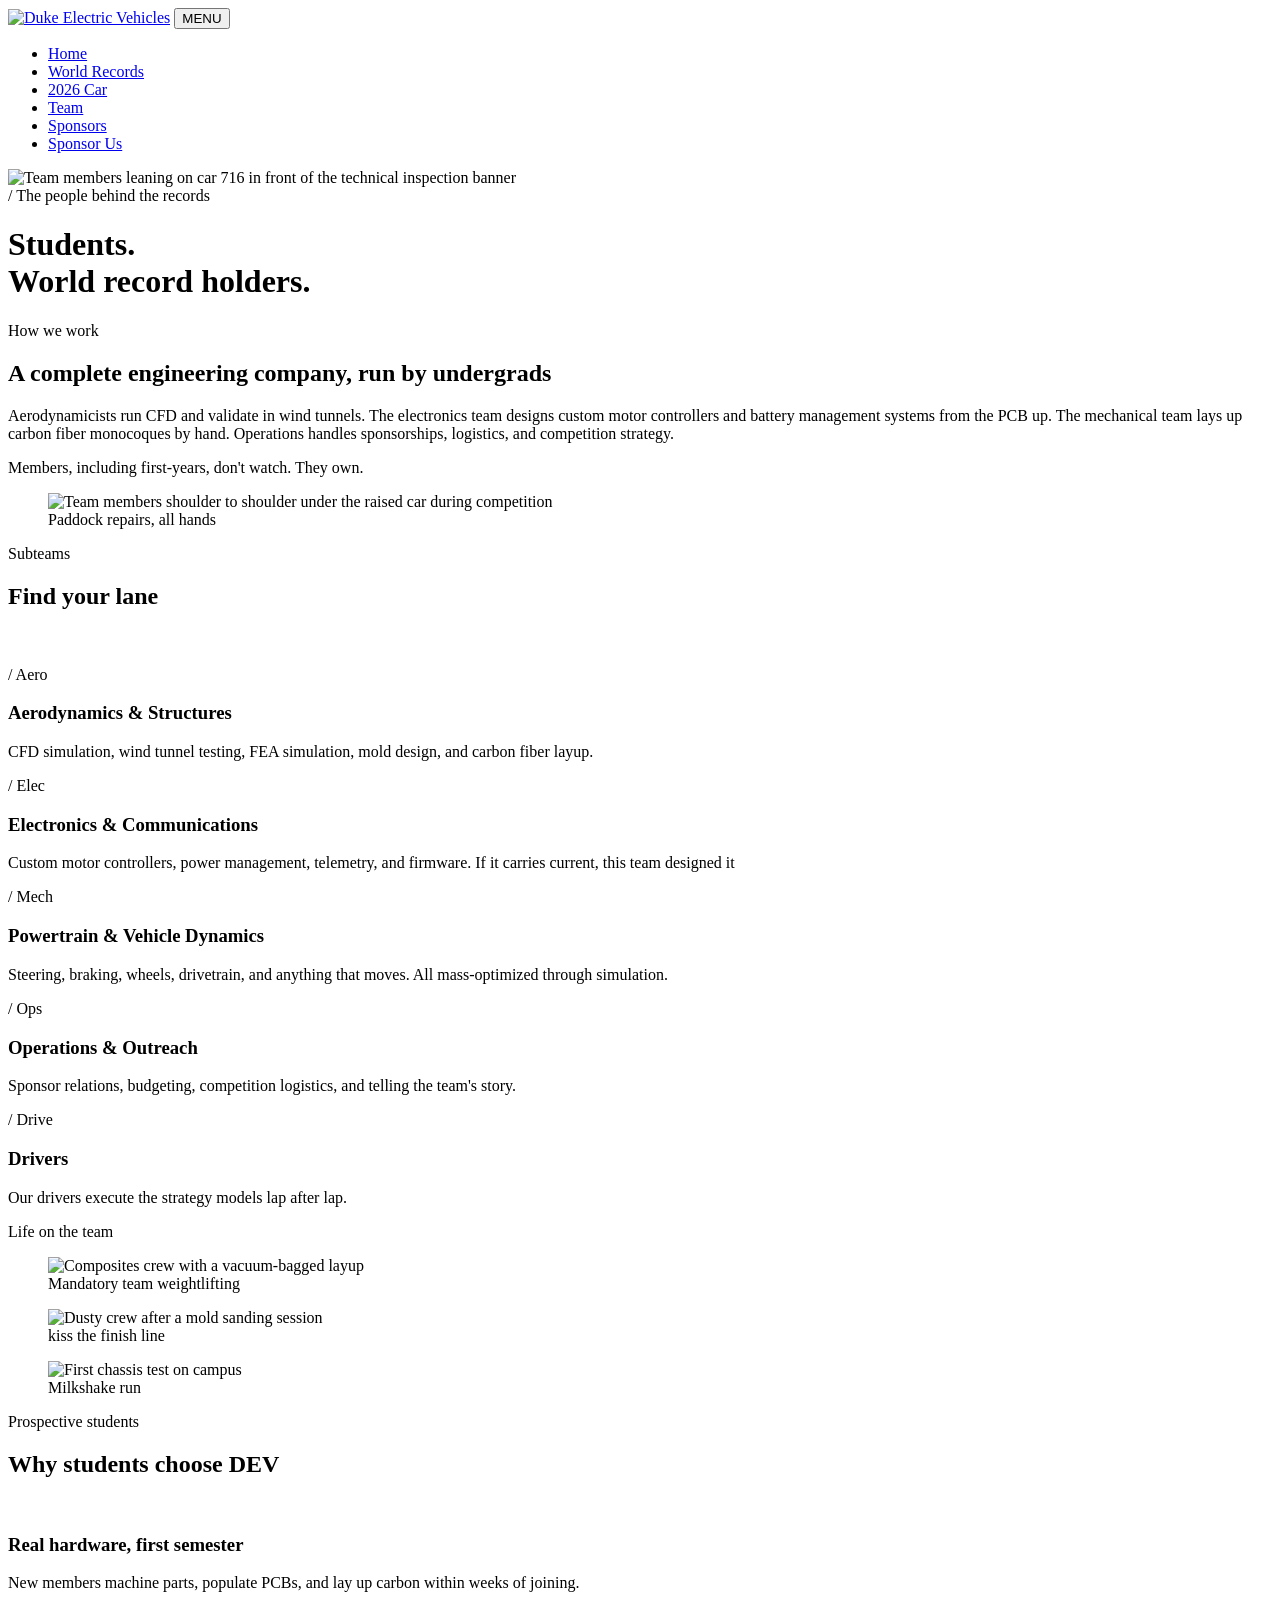
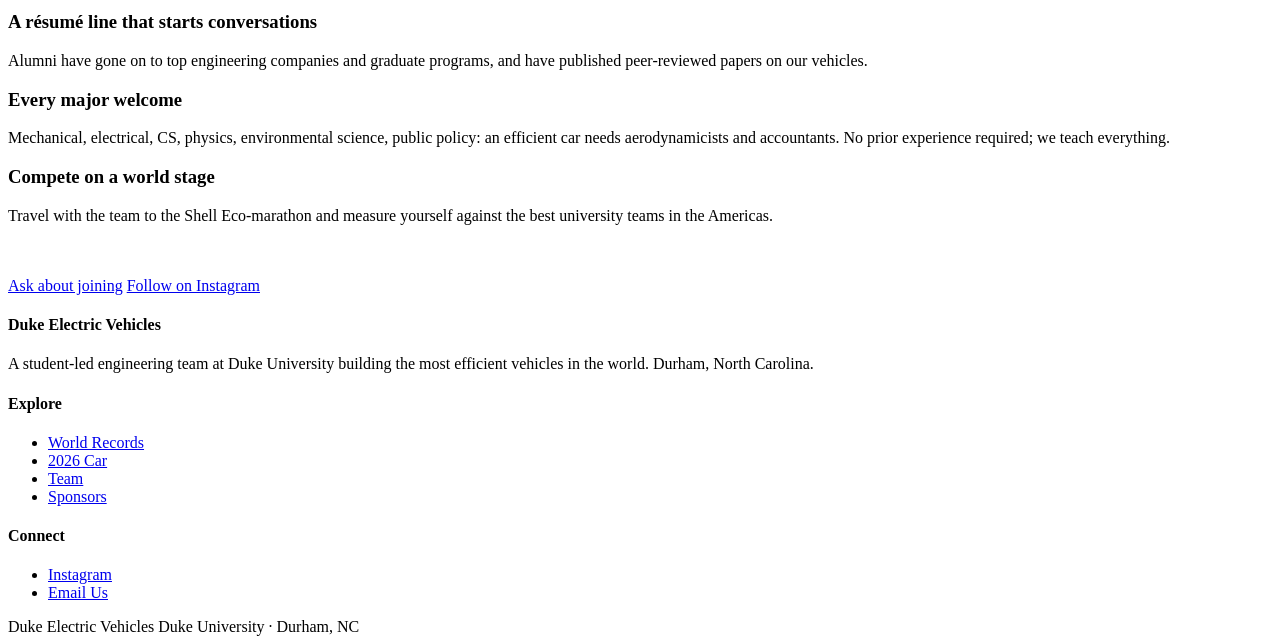
==== team.html @ 08c11236 "Add files via upload" ====
<!DOCTYPE html>
<html lang="en">
<head>
  <meta charset="UTF-8">
  <meta name="viewport" content="width=device-width, initial-scale=1.0">
  <title>Our Team | Duke Electric Vehicles</title>
  <meta name="description" content="Meet the students behind two Guinness World Records. Duke Electric Vehicles welcomes students from every major, no experience required.">
  <link rel="preconnect" href="https://fonts.googleapis.com">
  <link rel="preconnect" href="https://fonts.gstatic.com" crossorigin>
  <link href="https://fonts.googleapis.com/css2?family=Archivo:wght@400;500;600;700&family=IBM+Plex+Mono:wght@400;500;600&display=swap" rel="stylesheet">
  <link rel="stylesheet" href="css/styles.css">
</head>
<body>

  <nav class="nav">
    <div class="nav-inner">
      <a href="index.html" class="nav-logo"><img class="logo-img" src="images/dev-logo.png" alt="Duke Electric Vehicles"></a>
      <button class="nav-toggle" aria-label="Toggle menu" aria-expanded="false">MENU</button>
      <ul class="nav-links">
        <li><a href="index.html">Home</a></li>
        <li><a href="records.html">World Records</a></li>
        <li><a href="car-2026.html">2026 Car</a></li>
        <li><a href="team.html" class="active">Team</a></li>
        <li><a href="sponsors.html">Sponsors</a></li>
        <li><a href="sponsors.html#partner" class="nav-cta">Sponsor Us</a></li>
      </ul>
    </div>
  </nav>

  <!-- ============ HERO ============ -->
  <header class="hero hero-sub">
    <img class="hero-bg" src="images/team-inspection.jpg" alt="Team members leaning on car 716 in front of the technical inspection banner" data-label="The team with car 716">
    <div class="hero-shade"></div>
    <div class="hero-inner">
      <div class="hero-copy">
        <span class="mono-label"><span class="ix">/</span> The people behind the records</span>
        <h1>Students.<br>World record holders.</h1>
        <p class="lead"></p>
      </div>

    </div>
  </header>
  <div class="waterline" aria-hidden="true"></div>

  <!-- ============ CULTURE ============ -->
  <section>
    <div class="container">
      <div class="sec-label reveal">How we work</div>
      <div class="split">
        <div class="split-content reveal">
          <h2>A complete engineering company, run by undergrads</h2>
          <p>Aerodynamicists run CFD and validate in wind tunnels. The electronics team designs custom motor controllers and battery management systems from the PCB up. The mechanical team lays up carbon fiber monocoques by hand. Operations handles sponsorships, logistics, and competition strategy.</p>
          <p>Members, including first-years, don't watch. They own.</p>
        </div>
        <figure class="specimen split-media reveal reveal-delay-1">
          <div class="spec-frame">
            <img src="images/pit-repair.jpg" alt="Team members shoulder to shoulder under the raised car during competition" data-label="Paddock repairs, all hands">
          </div>
          <figcaption class="spec-cap"><span class="id"></span><span>Paddock repairs, all hands</span></figcaption>
        </figure>
      </div>
    </div>
  </section>

  <!-- ============ SUBTEAMS ============ -->
  <section class="section-alt">
    <div class="container">
      <div class="sec-label reveal">Subteams</div>
      <div class="section-head reveal" style="margin-bottom: 56px;">
        <h2>Find your lane</h2>
      </div>
      <div class="card-grid cols-3">
        <div class="card reveal">
          <div class="card-body">
            <span class="mono-label" style="display:block; margin-bottom:12px;"><span class="ix">/</span> Aero</span>
            <h3>Aerodynamics &amp; Structures</h3>
            <p>CFD simulation, wind tunnel testing, FEA simulation, mold design, and carbon fiber layup.</p>
          </div>
        </div>
        <div class="card reveal reveal-delay-1">
          <div class="card-body">
            <span class="mono-label" style="display:block; margin-bottom:12px;"><span class="ix">/</span> Elec</span>
            <h3>Electronics &amp; Communications</h3>
            <p>Custom motor controllers, power management, telemetry, and firmware. If it carries current, this team designed it</p>
          </div>
        </div>
        <div class="card reveal reveal-delay-2">
          <div class="card-body">
            <span class="mono-label" style="display:block; margin-bottom:12px;"><span class="ix">/</span> Mech</span>
            <h3>Powertrain &amp; Vehicle Dynamics</h3>
            <p>Steering, braking, wheels, drivetrain, and anything that moves. All mass-optimized through simulation.</p>
          </div>
        </div>
        <div class="card reveal reveal-delay-1">
          <div class="card-body">
            <span class="mono-label" style="display:block; margin-bottom:12px;"><span class="ix">/</span> Ops</span>
            <h3>Operations &amp; Outreach</h3>
            <p>Sponsor relations, budgeting, competition logistics, and telling the team's story.</p>
          </div>
        </div>
        <div class="card reveal reveal-delay-2">
          <div class="card-body">
            <span class="mono-label" style="display:block; margin-bottom:12px;"><span class="ix">/</span> Drive</span>
            <h3>Drivers</h3>
            <p>Our drivers execute the strategy models lap after lap.</p>
          </div>
        </div>
      </div>
    </div>
  </section>

  <!-- ============ LIFE ON TEAM ============ -->
  <section>
    <div class="container">
      <div class="sec-label reveal">Life on the team</div>
      <div class="shelf" style="grid-template-columns: repeat(3, 1fr);">
        <figure class="specimen reveal">
          <div class="spec-frame">
            <img src="images/strong-team.jpeg" alt="Composites crew with a vacuum-bagged layup" data-label="Layup night, composites crew">
          </div>
          <figcaption class="spec-cap"><span class="id"></span><span>Mandatory team weightlifting</span></figcaption>
        </figure>
        <figure class="specimen reveal reveal-delay-1">
          <div class="spec-frame">
            <img src="images/the-kiss.jpeg" alt="Dusty crew after a mold sanding session" data-label="Mold sanding session">
          </div>
          <figcaption class="spec-cap"><span class="id"></span><span>kiss the finish line</span></figcaption>
        </figure>
        <figure class="specimen reveal reveal-delay-2">
          <div class="spec-frame">
            <img src="images/milkshake-stop.jpg" alt="First chassis test on campus" data-label="Campus test day">
          </div>
          <figcaption class="spec-cap"><span class="id"></span><span>Milkshake run</span></figcaption>
        </figure>
      </div>
    </div>
  </section>

  <!-- ============ WHY JOIN ============ -->
  <section class="section-alt" id="join">
    <div class="container">
      <div class="sec-label reveal">Prospective students</div>
      <div class="section-head reveal" style="margin-bottom: 56px;">
        <h2>Why students choose DEV</h2>
      </div>
      <div class="card-grid cols-2">
        <div class="card reveal"><div class="card-body">
          <h3>Real hardware, first semester</h3>
          <p>New members machine parts, populate PCBs, and lay up carbon within weeks of joining.</p>
        </div></div>
        <div class="card reveal reveal-delay-1"><div class="card-body">
          <h3>A résumé line that starts conversations</h3>
          <p>Alumni have gone on to top engineering companies and graduate programs, and have published peer-reviewed papers on our vehicles.</p>
        </div></div>
        <div class="card reveal"><div class="card-body">
          <h3>Every major welcome</h3>
          <p>Mechanical, electrical, CS, physics, environmental science, public policy: an efficient car needs aerodynamicists and accountants. No prior experience required; we teach everything.</p>
        </div></div>
        <div class="card reveal reveal-delay-1"><div class="card-body">
          <h3>Compete on a world stage</h3>
          <p>Travel with the team to the Shell Eco-marathon and measure yourself against the best university teams in the Americas.</p>
        </div></div>
      </div>
      <div class="hero-actions reveal" style="margin-top: 52px;">
        <a href="mailto:dukeelectricvehicles@gmail.com" class="btn btn-solid"><span>Ask about joining</span></a>
        <a href="https://www.instagram.com/dukeelectricvehicles/" target="_blank" rel="noopener" class="btn"><span>Follow on Instagram</span></a>
      </div>
    </div>
  </section>

  <footer>
    <div class="container">
      <div class="footer-grid">
        <div>
          <h4><img class="logo-img" src="images/dev-logo.png" alt="" aria-hidden="true">Duke Electric Vehicles</h4>
          <p>A student-led engineering team at Duke University building the most efficient vehicles in the world. Durham, North Carolina.</p>
        </div>
        <div>
          <h4>Explore</h4>
          <ul>
            <li><a href="records.html">World Records</a></li>
            <li><a href="car-2026.html">2026 Car</a></li>
            <li><a href="team.html">Team</a></li>
            <li><a href="sponsors.html">Sponsors</a></li>
          </ul>
        </div>
        <div>
          <h4>Connect</h4>
          <ul>
            <li><a href="https://www.instagram.com/dukeelectricvehicles/" target="_blank" rel="noopener">Instagram</a></li>
            <li><a href="mailto:dukeelectricvehicles@gmail.com">Email Us</a></li>
          </ul>
        </div>
      </div>
      <div class="footer-bottom">
        <span> <span id="year"></span> Duke Electric Vehicles</span>
        <span>Duke University · Durham, NC</span>
      </div>
    </div>
  </footer>

  <script src="js/main.js"></script>
</body>
</html>
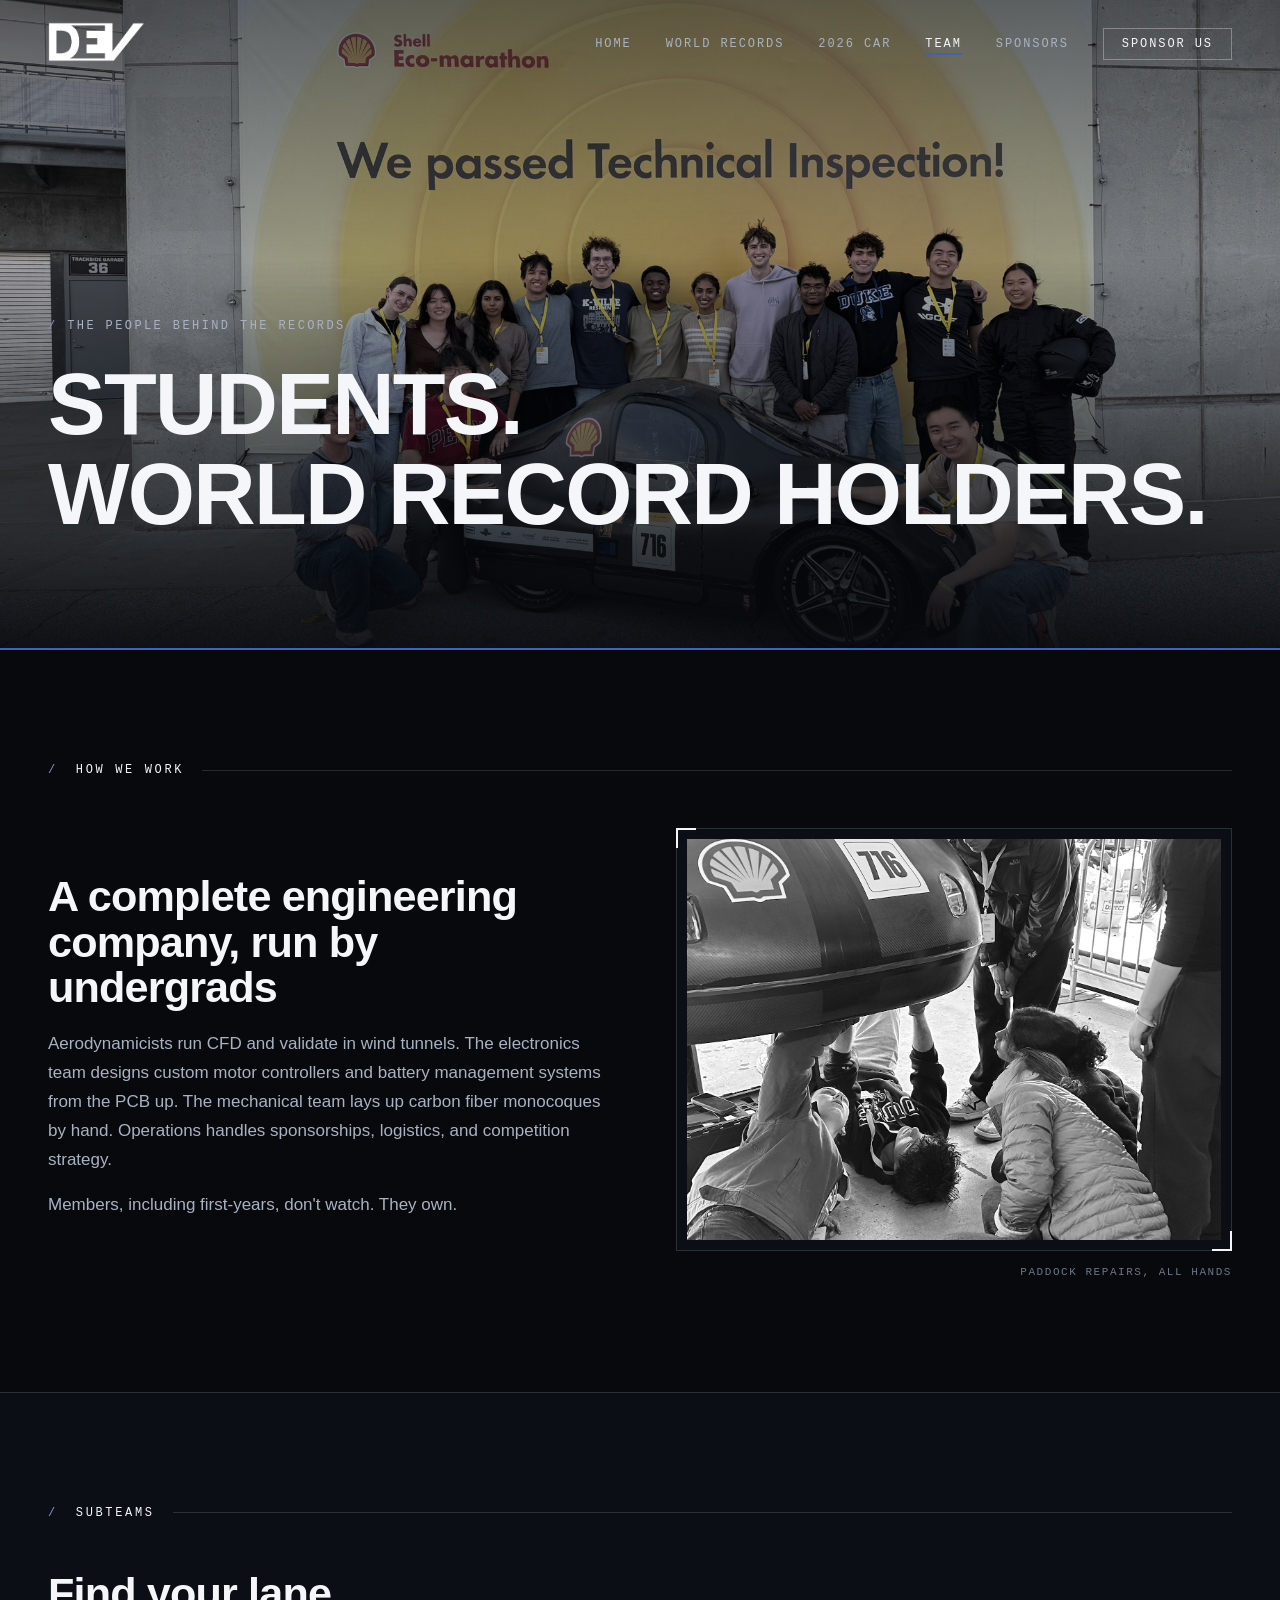
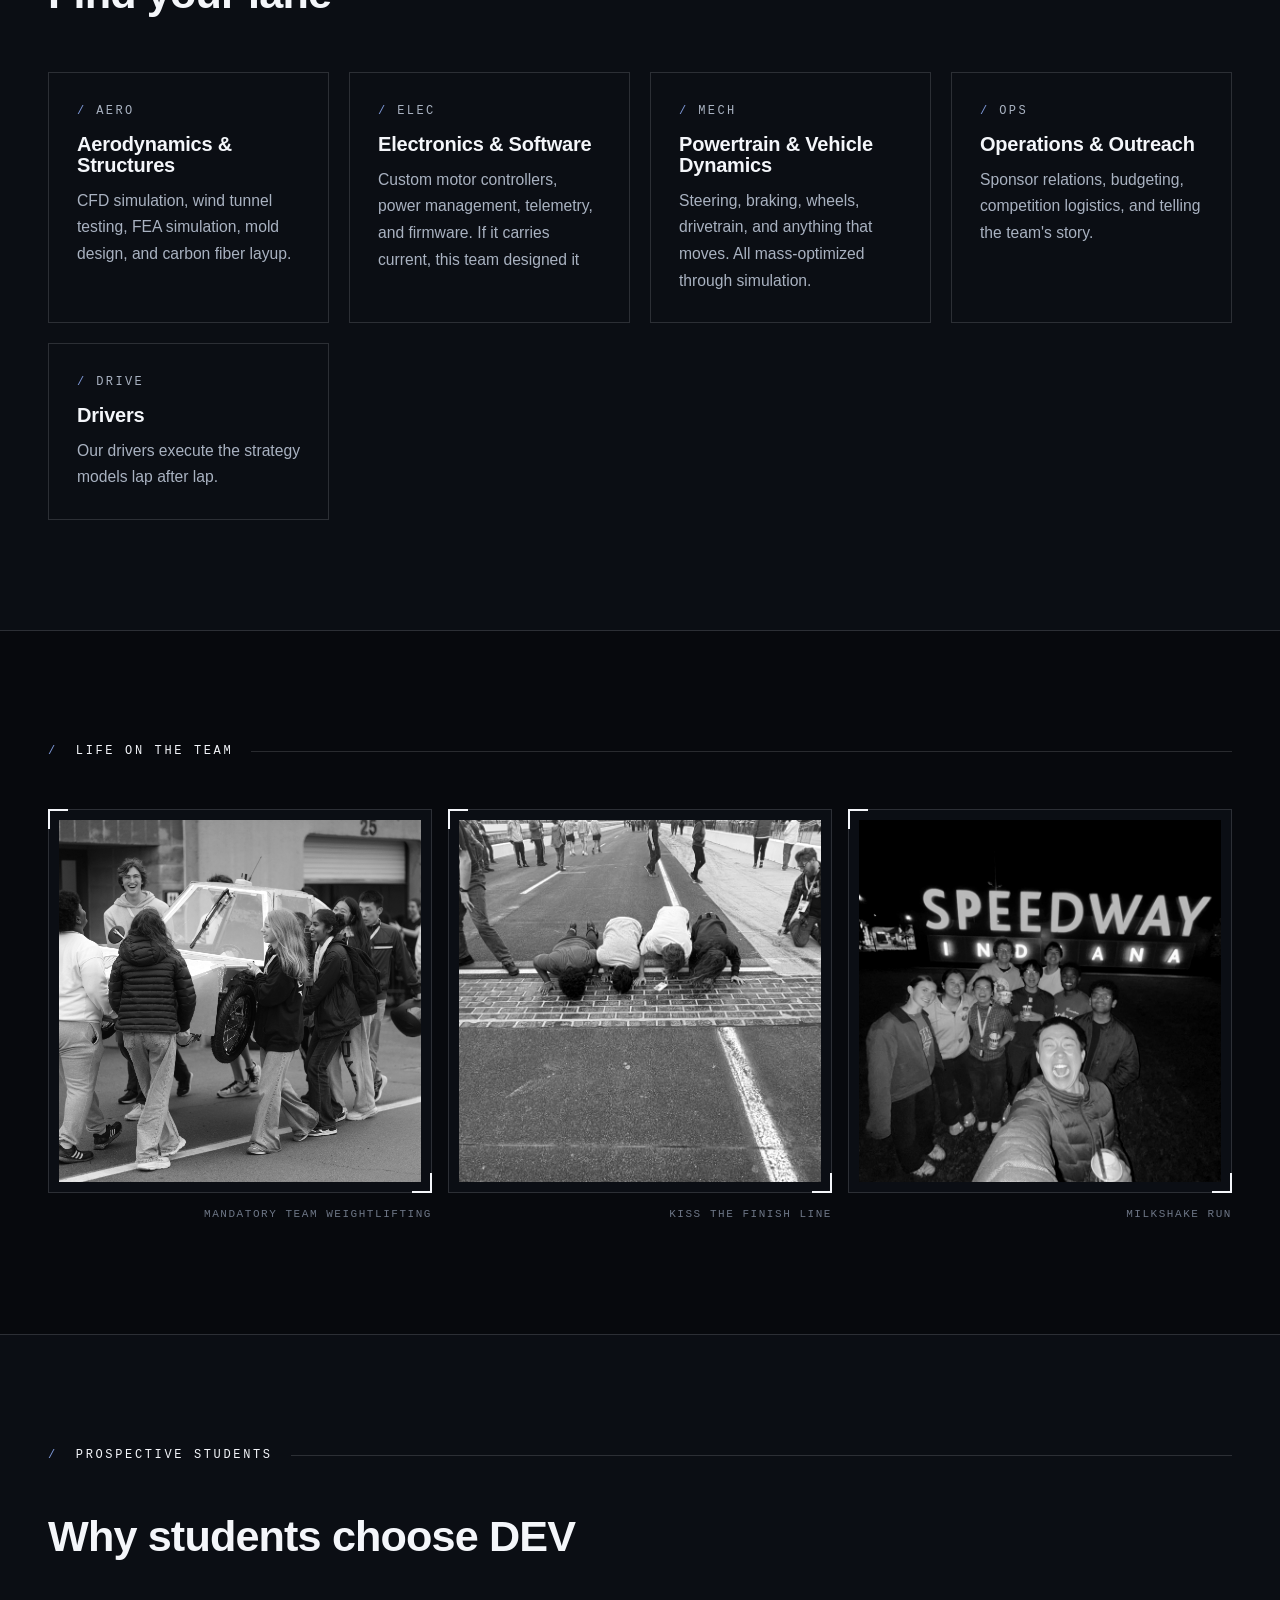
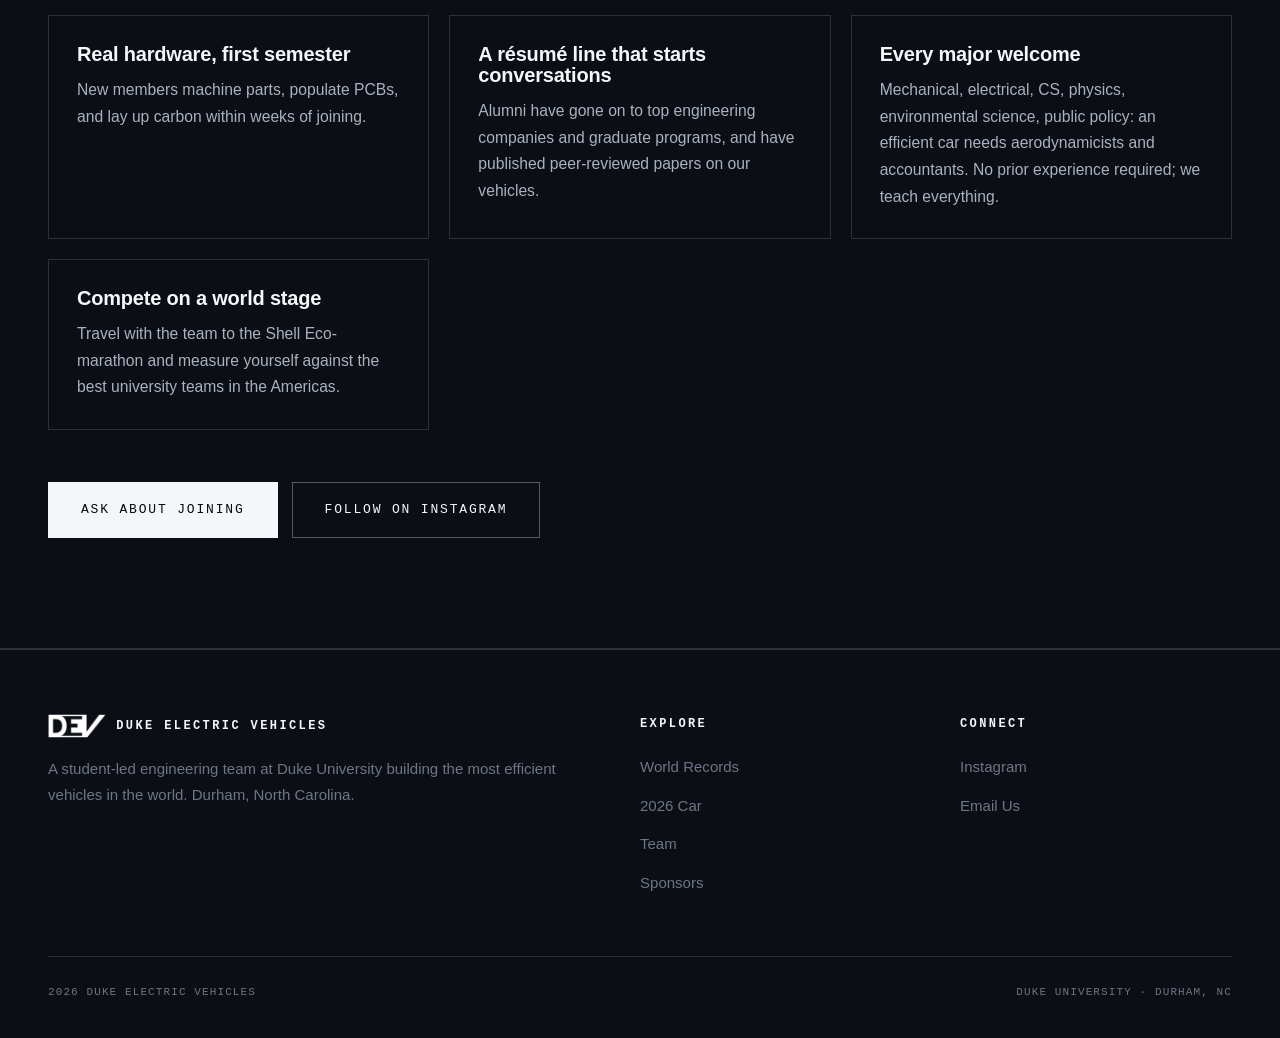
==== commit 0b1bd0b0: "Update team.html" ====
--- a/team.html
+++ b/team.html
@@ -80,7 +80,7 @@
         <div class="card reveal reveal-delay-1">
           <div class="card-body">
             <span class="mono-label" style="display:block; margin-bottom:12px;"><span class="ix">/</span> Elec</span>
-            <h3>Electronics &amp; Communications</h3>
+            <h3>Electronics &amp; Software</h3>
             <p>Custom motor controllers, power management, telemetry, and firmware. If it carries current, this team designed it</p>
           </div>
         </div>
--- a/css/styles.css
+++ b/css/styles.css
@@ -0,0 +1,805 @@
+/* ============================================================
+   Duke Electric Vehicles / styles.css
+   Materials lab: carbon ground, strict Duke navy + white,
+   specimen-framed photography, mono annotation system
+   ============================================================ */
+
+:root {
+  --carbon-950: #07090d;
+  --carbon-900: #0b0e14;
+  --carbon-800: #12161f;
+  --carbon-700: #1a2029;
+  --navy: #012169;
+  --navy-600: #1b3e8f;
+  --navy-400: #3d63b8;
+  --navy-300: #7d97d6;
+  --white: #f4f6fa;
+  --mist: #a9b2c1;
+  --dim: #6d7686;
+  --line: rgba(244, 246, 250, 0.14);
+  --line-strong: rgba(244, 246, 250, 0.32);
+  --font-d: "Archivo", sans-serif;
+  --mono: "IBM Plex Mono", monospace;
+  --max-w: 1240px;
+}
+
+* { margin: 0; padding: 0; box-sizing: border-box; }
+
+html { scroll-behavior: smooth; }
+
+body {
+  background: var(--carbon-950);
+  color: var(--white);
+  font-family: var(--font-d);
+  font-size: 17px;
+  line-height: 1.7;
+  -webkit-font-smoothing: antialiased;
+}
+
+img { max-width: 100%; display: block; }
+a { color: var(--navy-300); text-decoration: none; }
+a:hover { text-decoration: underline; text-underline-offset: 3px; }
+
+.container { max-width: var(--max-w); margin: 0 auto; padding: 0 28px; }
+
+::selection { background: var(--navy); color: var(--white); }
+
+/* ---------- Typography ---------- */
+h1, h2, h3 { font-family: var(--font-d); line-height: 1.05; letter-spacing: -0.02em; }
+h1 { font-size: clamp(2.8rem, 7vw, 5.4rem); font-weight: 700; text-transform: uppercase; }
+h2 { font-size: clamp(1.8rem, 3.6vw, 2.7rem); font-weight: 700; }
+h3 { font-size: 1.25rem; font-weight: 600; letter-spacing: -0.01em; }
+
+p { color: var(--mist); }
+strong { color: var(--white); font-weight: 600; }
+em { color: var(--white); }
+
+.lead { font-size: 1.15rem; max-width: 58ch; color: var(--mist); }
+
+.mono-label {
+  font-family: var(--mono);
+  font-size: 12px;
+  font-weight: 500;
+  letter-spacing: 0.2em;
+  text-transform: uppercase;
+  color: var(--mist);
+}
+.mono-label .ix { color: var(--navy-300); }
+
+/* Section label with extending hairline */
+.sec-label {
+  display: flex;
+  align-items: center;
+  gap: 18px;
+  margin-bottom: 48px;
+  font-family: var(--mono);
+  font-size: 12px;
+  font-weight: 500;
+  letter-spacing: 0.22em;
+  text-transform: uppercase;
+  color: var(--white);
+}
+.sec-label::before { content: "/"; color: var(--navy-300); }
+.sec-label::after { content: ""; flex: 1; height: 1px; background: var(--line); }
+
+/* The waterline: the car's navy pinstripe, as a page element */
+.waterline { height: 2px; background: var(--navy-400); }
+
+/* ---------- Navigation ---------- */
+.nav {
+  position: fixed;
+  top: 0; left: 0; right: 0;
+  z-index: 100;
+  padding: 22px 0;
+  transition: background 0.3s, padding 0.3s, border-color 0.3s;
+  border-bottom: 1px solid transparent;
+}
+.nav.scrolled {
+  background: rgba(7, 9, 13, 0.9);
+  backdrop-filter: blur(10px);
+  padding: 14px 0;
+  border-bottom-color: var(--line);
+}
+.nav-inner {
+  max-width: var(--max-w);
+  margin: 0 auto;
+  padding: 0 28px;
+  display: flex;
+  align-items: center;
+  justify-content: space-between;
+}
+.nav-logo {
+  display: flex;
+  align-items: center;
+  gap: 12px;
+  font-family: var(--mono);
+  font-size: 13px;
+  font-weight: 600;
+  letter-spacing: 0.24em;
+  color: var(--white);
+}
+.nav-logo:hover { text-decoration: none; color: var(--white); }
+.mark {
+  width: 24px;
+  height: 13px;
+  border-top: 3px solid var(--navy-400);
+  border-bottom: 3px solid var(--navy-400);
+  transition: border-color 0.25s;
+}
+.nav-logo:hover .mark { border-color: var(--navy-300); }
+.nav-logo .logo-img { height: 40px; width: auto; display: block; }
+
+.nav-links { display: flex; align-items: center; gap: 34px; list-style: none; }
+.nav-links a {
+  font-family: var(--mono);
+  font-size: 12px;
+  font-weight: 500;
+  letter-spacing: 0.16em;
+  text-transform: uppercase;
+  color: var(--mist);
+  position: relative;
+  padding: 4px 0;
+  transition: color 0.2s;
+}
+.nav-links a::after {
+  content: "";
+  position: absolute;
+  left: 0; right: 0; bottom: 0;
+  height: 2px;
+  background: var(--navy-400);
+  transform: scaleX(0);
+  transform-origin: left;
+  transition: transform 0.3s;
+}
+.nav-links a:hover, .nav-links a.active { color: var(--white); text-decoration: none; }
+.nav-links a:hover::after, .nav-links a.active::after { transform: scaleX(1); }
+
+.nav-cta {
+  border: 1px solid var(--line-strong);
+  padding: 8px 18px !important;
+  color: var(--white) !important;
+}
+.nav-cta::after { display: none; }
+.nav-cta:hover { background: var(--navy); border-color: var(--navy); }
+
+.nav-toggle {
+  display: none;
+  background: none;
+  border: 1px solid var(--line);
+  color: var(--white);
+  font-family: var(--mono);
+  font-size: 12px;
+  letter-spacing: 0.1em;
+  padding: 8px 12px;
+  cursor: pointer;
+}
+
+/* ---------- Buttons ---------- */
+.btn {
+  display: inline-block;
+  font-family: var(--mono);
+  font-size: 13px;
+  font-weight: 500;
+  letter-spacing: 0.14em;
+  text-transform: uppercase;
+  padding: 16px 32px;
+  position: relative;
+  overflow: hidden;
+  cursor: pointer;
+  border: 1px solid var(--line-strong);
+  color: var(--white);
+  background: transparent;
+  transition: color 0.35s, border-color 0.35s;
+}
+.btn span { position: relative; z-index: 1; }
+.btn::before {
+  content: "";
+  position: absolute;
+  inset: 0;
+  background: var(--navy);
+  transform: translateX(-101%);
+  transition: transform 0.35s cubic-bezier(0.22, 1, 0.36, 1);
+}
+.btn:hover { text-decoration: none; border-color: var(--navy); }
+.btn:hover::before { transform: none; }
+
+.btn-solid { background: var(--white); color: var(--carbon-950); border-color: var(--white); }
+.btn-solid:hover { color: var(--white); }
+
+.btn:focus-visible, a:focus-visible, button:focus-visible {
+  outline: 2px solid var(--navy-300);
+  outline-offset: 3px;
+}
+
+/* ---------- Hero ---------- */
+.hero {
+  position: relative;
+  min-height: 100svh;
+  display: flex;
+  align-items: flex-end;
+  overflow: hidden;
+  background: var(--carbon-950);
+}
+.hero-bg {
+  position: absolute;
+  inset: 0;
+  width: 100%;
+  height: 100%;
+  object-fit: cover;
+  filter: grayscale(0.35) brightness(0.72);
+}
+.hero-shade {
+  position: absolute;
+  inset: 0;
+  background: linear-gradient(180deg, rgba(7, 9, 13, 0.45) 0%, rgba(7, 9, 13, 0.05) 40%, rgba(7, 9, 13, 0.92) 100%);
+}
+.hero-inner {
+  position: relative;
+  width: 100%;
+  max-width: var(--max-w);
+  margin: 0 auto;
+  padding: 160px 28px 72px;
+  display: flex;
+  align-items: flex-end;
+  justify-content: space-between;
+  gap: 48px;
+}
+.hero-copy .mono-label { margin-bottom: 22px; display: block; }
+.hero-copy .lead { margin: 26px 0 36px; }
+.hero-actions { display: flex; gap: 14px; flex-wrap: wrap; }
+
+.hero-spec {
+  flex: none;
+  font-family: var(--mono);
+  font-size: 11px;
+  letter-spacing: 0.14em;
+  text-transform: uppercase;
+  color: var(--mist);
+  border-left: 2px solid var(--navy-400);
+  padding-left: 16px;
+  line-height: 2.1;
+  white-space: nowrap;
+}
+.hero-spec b { color: var(--white); font-weight: 500; }
+
+.hero-sub { min-height: 72svh; }
+
+/* ---------- Stat strip ---------- */
+.stat-strip { border-top: 2px solid var(--navy-400); border-bottom: 1px solid var(--line); background: var(--carbon-900); }
+.stat-strip .container {
+  display: grid;
+  grid-template-columns: repeat(auto-fit, minmax(220px, 1fr));
+}
+.stat { padding: 46px 28px; border-left: 1px solid var(--line); transition: background 0.3s; }
+.stat:first-child { border-left: none; }
+.stat:hover { background: var(--carbon-800); }
+.stat-value {
+  font-family: var(--font-d);
+  font-size: clamp(2.2rem, 3.6vw, 3.2rem);
+  font-weight: 700;
+  letter-spacing: -0.02em;
+  color: var(--white);
+  transition: color 0.3s;
+}
+.stat:hover .stat-value { color: var(--navy-300); }
+.stat-value .unit {
+  font-family: var(--mono);
+  font-size: 0.4em;
+  font-weight: 400;
+  letter-spacing: 0.08em;
+  color: var(--mist);
+  margin-left: 6px;
+}
+.stat-label {
+  font-family: var(--mono);
+  font-size: 11px;
+  letter-spacing: 0.14em;
+  text-transform: uppercase;
+  color: var(--mist);
+  margin-top: 10px;
+}
+
+/* ---------- Sections ---------- */
+section { padding: 110px 0; }
+.section-alt { background: var(--carbon-900); border-top: 1px solid var(--line); border-bottom: 1px solid var(--line); }
+.section-head { max-width: 760px; margin-bottom: 24px; }
+.section-head p { margin-top: 20px; font-size: 1.08rem; }
+
+/* ---------- Specimen figure: the signature ---------- */
+.specimen { display: block; }
+.spec-frame {
+  position: relative;
+  border: 1px solid var(--line);
+  padding: 10px;
+  background: var(--carbon-900);
+}
+.spec-frame::before, .spec-frame::after {
+  content: "";
+  position: absolute;
+  width: 18px;
+  height: 18px;
+  transition: width 0.35s, height 0.35s, border-color 0.35s;
+  z-index: 2;
+}
+.spec-frame::before { top: -1px; left: -1px; border-top: 2px solid var(--white); border-left: 2px solid var(--white); }
+.spec-frame::after { bottom: -1px; right: -1px; border-bottom: 2px solid var(--white); border-right: 2px solid var(--white); }
+.spec-frame img {
+  width: 100%;
+  aspect-ratio: 4 / 3;
+  object-fit: cover;
+  filter: grayscale(1) contrast(1.05);
+  transition: filter 0.5s, transform 0.5s;
+}
+.spec-frame.tall img { aspect-ratio: 3 / 4; }
+.spec-frame.fit img { aspect-ratio: auto; height: auto; object-fit: contain; }
+.spec-frame.wide img { aspect-ratio: 21 / 9; }
+.specimen:hover .spec-frame img, .specimen:focus-visible .spec-frame img { filter: none; transform: scale(1.015); }
+.specimen:hover .spec-frame::before, .specimen:hover .spec-frame::after {
+  width: 36px;
+  height: 36px;
+  border-color: var(--navy-300);
+}
+.spec-cap {
+  display: flex;
+  justify-content: space-between;
+  gap: 16px;
+  padding-top: 12px;
+  font-family: var(--mono);
+  font-size: 11px;
+  font-weight: 500;
+  letter-spacing: 0.14em;
+  text-transform: uppercase;
+  color: var(--dim);
+  transition: color 0.3s;
+}
+.spec-cap .id { color: var(--navy-300); flex: none; }
+.specimen:hover .spec-cap { color: var(--mist); }
+
+/* Placeholder for missing specimens */
+.img-fallback {
+  aspect-ratio: 4 / 3;
+  display: grid;
+  place-content: center;
+  gap: 8px;
+  text-align: center;
+  background:
+    repeating-linear-gradient(45deg, transparent 0 14px, rgba(244, 246, 250, 0.03) 14px 15px),
+    var(--carbon-800);
+  border: 1px dashed var(--line-strong);
+  color: var(--dim);
+  font-family: var(--mono);
+  font-size: 11px;
+  letter-spacing: 0.14em;
+  text-transform: uppercase;
+  padding: 24px;
+}
+.img-fallback::before { content: "awaiting specimen"; color: var(--navy-300); }
+
+/* ---------- Shelf: specimen gallery row ---------- */
+.shelf {
+  display: grid;
+  grid-template-columns: repeat(4, 1fr);
+  gap: 16px;
+}
+.shelf .spec-frame img { aspect-ratio: 1 / 1; }
+
+/* ---------- Split layout ---------- */
+.split {
+  display: grid;
+  grid-template-columns: 1fr 1fr;
+  gap: 72px;
+  align-items: center;
+}
+.split.reverse > .split-media { order: 2; }
+.split-content h2 { margin-bottom: 20px; }
+.split-content p { margin-bottom: 16px; }
+.split-content .btn { margin-top: 12px; }
+
+/* ---------- Record cards ---------- */
+.card-grid { display: grid; gap: 20px; }
+.cols-2 { grid-template-columns: repeat(auto-fit, minmax(340px, 1fr)); }
+.cols-3 { grid-template-columns: repeat(auto-fit, minmax(280px, 1fr)); }
+
+.card {
+  border: 1px solid var(--line);
+  background: transparent;
+  transition: background 0.3s, border-color 0.3s, transform 0.3s;
+  display: block;
+  color: inherit;
+}
+.card:hover {
+  background: var(--carbon-800);
+  border-color: var(--line-strong);
+  transform: translateY(-4px);
+  text-decoration: none;
+}
+.card-body { padding: 28px; }
+.card-body h3 { margin-bottom: 12px; color: var(--white); }
+.card-body p { font-size: 0.98rem; }
+.card .specimen { pointer-events: none; }
+.card:hover .spec-frame img { filter: none; }
+.card:hover .spec-frame::before, .card:hover .spec-frame::after {
+  width: 36px; height: 36px; border-color: var(--navy-300);
+}
+.card .spec-frame { border-left: none; border-right: none; border-top: none; }
+.card-link {
+  font-family: var(--mono);
+  font-size: 12px;
+  letter-spacing: 0.14em;
+  text-transform: uppercase;
+  color: var(--navy-300);
+  display: inline-block;
+  margin-top: 16px;
+}
+
+.record-tag {
+  display: inline-flex;
+  align-items: center;
+  gap: 10px;
+  font-family: var(--mono);
+  font-size: 11px;
+  font-weight: 500;
+  letter-spacing: 0.18em;
+  text-transform: uppercase;
+  color: var(--white);
+  margin-bottom: 18px;
+}
+.record-tag::before { content: ""; width: 9px; height: 9px; background: var(--navy-400); flex: none; }
+
+/* ---------- Data plate (spec table) ---------- */
+.plate { border: 1px solid var(--line); margin-top: 28px; background: var(--carbon-900); }
+.plate-head {
+  display: flex;
+  justify-content: space-between;
+  padding: 12px 16px;
+  border-bottom: 1px solid var(--line);
+  font-family: var(--mono);
+  font-size: 11px;
+  font-weight: 500;
+  letter-spacing: 0.18em;
+  text-transform: uppercase;
+  color: var(--navy-300);
+}
+.plate table { width: 100%; border-collapse: collapse; }
+.plate td {
+  padding: 12px 16px;
+  border-bottom: 1px solid var(--line);
+  font-size: 0.94rem;
+  transition: background 0.2s, box-shadow 0.2s;
+}
+.plate tr:last-child td { border-bottom: none; }
+.plate td:first-child {
+  color: var(--dim);
+  font-family: var(--mono);
+  font-size: 11px;
+  letter-spacing: 0.12em;
+  text-transform: uppercase;
+  width: 42%;
+}
+.plate td:last-child { font-weight: 500; color: var(--mist); }
+.plate tr:hover td { background: var(--carbon-800); }
+.plate tr:hover td:first-child { box-shadow: inset 2px 0 0 var(--navy-400); color: var(--mist); }
+.plate tr:hover td:last-child { color: var(--white); }
+.plate .hl td:last-child { color: var(--white); }
+
+/* ---------- Efficiency comparison ---------- */
+.eff-compare { margin-top: 48px; display: flex; flex-direction: column; gap: 24px; }
+.eff-row {
+  display: grid;
+  grid-template-columns: 200px 1fr 120px;
+  gap: 18px;
+  align-items: center;
+}
+.eff-name {
+  font-family: var(--mono);
+  font-size: 12px;
+  letter-spacing: 0.1em;
+  text-transform: uppercase;
+  color: var(--mist);
+}
+.eff-track { background: var(--carbon-800); border: 1px solid var(--line); height: 16px; }
+.eff-bar {
+  height: 100%;
+  width: 0;
+  background: var(--navy-600);
+  transition: width 1.4s cubic-bezier(0.22, 1, 0.36, 1);
+}
+.eff-bar.lead-bar { background: var(--white); }
+.eff-val {
+  font-family: var(--mono);
+  font-size: 12px;
+  font-weight: 500;
+  letter-spacing: 0.06em;
+  color: var(--mist);
+  text-align: right;
+}
+.eff-row.lead-row .eff-name, .eff-row.lead-row .eff-val { color: var(--white); }
+
+/* ---------- Big callout ---------- */
+.big-callout { text-align: center; padding: 10px 0 30px; }
+.big-callout .huge {
+  font-family: var(--font-d);
+  font-size: clamp(4.5rem, 13vw, 10rem);
+  font-weight: 700;
+  letter-spacing: -0.03em;
+  line-height: 1;
+  color: var(--white);
+}
+.big-callout .huge .slash { color: var(--navy-400); }
+.big-callout p { margin-top: 16px; font-size: 1.1rem; }
+
+/* ---------- Timeline ---------- */
+.timeline { position: relative; margin-top: 30px; padding-left: 42px; }
+.timeline::before {
+  content: "";
+  position: absolute;
+  left: 5px; top: 8px; bottom: 8px;
+  width: 1px;
+  background: var(--line-strong);
+}
+.timeline-item { position: relative; padding-bottom: 52px; }
+.timeline-item:last-child { padding-bottom: 0; }
+.timeline-item::before {
+  content: "";
+  position: absolute;
+  left: -42px; top: 8px;
+  width: 11px; height: 11px;
+  background: var(--carbon-950);
+  border: 2px solid var(--mist);
+  transition: transform 0.25s, border-color 0.25s, background 0.25s;
+}
+.timeline-item:hover::before { transform: scale(1.35); border-color: var(--navy-300); }
+.timeline-item.milestone::before { background: var(--navy-400); border-color: var(--navy-400); }
+.timeline-year {
+  font-family: var(--mono);
+  font-size: 12px;
+  font-weight: 500;
+  letter-spacing: 0.18em;
+  text-transform: uppercase;
+  color: var(--navy-300);
+}
+.timeline-item h3 { margin: 8px 0 8px; }
+.timeline-item p { font-size: 0.98rem; max-width: 62ch; }
+.timeline-item.milestone h3::after {
+  content: "record";
+  font-family: var(--mono);
+  font-size: 10px;
+  font-weight: 500;
+  letter-spacing: 0.2em;
+  text-transform: uppercase;
+  color: var(--carbon-950);
+  background: var(--white);
+  padding: 3px 8px;
+  margin-left: 12px;
+  vertical-align: middle;
+}
+
+/* ---------- Inspection checklist ---------- */
+.check-grid {
+  display: grid;
+  grid-template-columns: repeat(auto-fit, minmax(220px, 1fr));
+  gap: 12px;
+  margin-top: 40px;
+}
+.check-item {
+  display: flex;
+  align-items: center;
+  gap: 12px;
+  border: 1px solid var(--line);
+  padding: 14px 16px;
+  font-family: var(--mono);
+  font-size: 12px;
+  letter-spacing: 0.08em;
+  text-transform: uppercase;
+  color: var(--mist);
+  transition: border-color 0.25s, color 0.25s, background 0.25s;
+}
+.check-item:hover { border-color: var(--navy-400); color: var(--white); background: var(--carbon-800); }
+.check-item .tick {
+  flex: none;
+  width: 18px; height: 18px;
+  background: var(--navy);
+  color: var(--white);
+  display: grid;
+  place-items: center;
+  font-size: 11px;
+}
+
+/* ---------- Sponsors ---------- */
+.logo-row {
+  display: flex;
+  flex-wrap: wrap;
+  justify-content: center;
+  gap: 24px 60px;
+  align-items: center;
+  margin-top: 44px;
+  background: var(--white);
+  padding: 40px 48px;
+}
+.sponsor-name {
+  font-family: var(--mono);
+  font-size: 15px;
+  font-weight: 500;
+  letter-spacing: 0.14em;
+  text-transform: uppercase;
+  color: var(--dim);
+  transition: color 0.25s;
+  cursor: default;
+}
+.sponsor-name:hover { color: var(--white); }
+
+.sponsor-logo { display: flex; align-items: center; }
+.sponsor-logo img {
+  height: 72px;
+  width: auto;
+}
+.sponsor-logo .img-fallback {
+  aspect-ratio: auto;
+  padding: 10px 18px;
+  font-size: 12px;
+  color: #3a4150;
+  background: none;
+  border-color: rgba(7, 9, 13, 0.35);
+}
+.sponsor-logo .img-fallback::before { content: none; }
+
+.tier-card { position: relative; }
+.tier-price {
+  font-family: var(--font-d);
+  font-size: 2rem;
+  font-weight: 700;
+  color: var(--white);
+  margin: 6px 0 18px;
+}
+.tier-card ul { list-style: none; margin-top: 8px; }
+.tier-card ul li {
+  padding: 9px 0 9px 26px;
+  position: relative;
+  color: var(--mist);
+  font-size: 0.94rem;
+  border-bottom: 1px solid var(--line);
+}
+.tier-card ul li:last-child { border-bottom: none; }
+.tier-card ul li::before {
+  content: "";
+  position: absolute;
+  left: 2px; top: 16px;
+  width: 8px; height: 8px;
+  background: var(--navy-400);
+}
+.tier-featured { border-color: var(--navy-400); }
+.tier-tag {
+  position: absolute;
+  top: -12px; left: 24px;
+  background: var(--navy);
+  color: var(--white);
+  font-family: var(--mono);
+  font-size: 10px;
+  font-weight: 500;
+  letter-spacing: 0.2em;
+  text-transform: uppercase;
+  padding: 4px 12px;
+}
+
+/* ---------- Document plate (brochure download) ---------- */
+.doc-plate {
+  display: flex;
+  align-items: center;
+  justify-content: space-between;
+  flex-wrap: wrap;
+  gap: 24px;
+  border: 1px solid var(--line);
+  border-left: 3px solid var(--navy-400);
+  background: var(--carbon-900);
+  padding: 26px 30px;
+  transition: border-color 0.25s, background 0.25s;
+}
+.doc-plate:hover { background: var(--carbon-800); border-color: var(--line-strong); border-left-color: var(--navy-300); }
+.doc-name { font-family: var(--font-d); font-weight: 600; font-size: 1.15rem; display: block; }
+.doc-info {
+  font-family: var(--mono);
+  font-size: 11px;
+  letter-spacing: 0.12em;
+  text-transform: uppercase;
+  color: var(--dim);
+  margin-top: 4px;
+  display: block;
+}
+
+/* ---------- CTA band ---------- */
+.cta-band {
+  background: var(--navy);
+  border-top: 2px solid var(--navy-400);
+  padding: 80px 48px;
+  text-align: center;
+}
+.cta-band h2 { margin-bottom: 16px; }
+.cta-band p { color: rgba(244, 246, 250, 0.75); max-width: 56ch; margin: 0 auto 36px; }
+.cta-band .hero-actions { justify-content: center; }
+.cta-band .btn { border-color: rgba(244, 246, 250, 0.4); }
+.cta-band .btn::before { background: var(--white); }
+.cta-band .btn:hover { color: var(--navy); border-color: var(--white); }
+.cta-band .btn-solid { border-color: var(--white); }
+
+/* ---------- Footer ---------- */
+footer { border-top: 1px solid var(--line); background: var(--carbon-900); padding: 64px 0 36px; }
+.footer-grid {
+  display: grid;
+  grid-template-columns: 2fr 1fr 1fr;
+  gap: 48px;
+  margin-bottom: 48px;
+}
+.footer-grid h4 {
+  font-family: var(--mono);
+  font-size: 12px;
+  font-weight: 600;
+  letter-spacing: 0.2em;
+  text-transform: uppercase;
+  margin-bottom: 18px;
+  color: var(--white);
+  display: flex;
+  align-items: center;
+  gap: 10px;
+}
+.footer-grid h4 .logo-img { height: 24px; width: auto; }
+.footer-grid p, .footer-grid a { color: var(--dim); font-size: 0.94rem; }
+.footer-grid a:hover { color: var(--white); }
+.footer-grid ul { list-style: none; }
+.footer-grid ul li { margin-bottom: 10px; }
+.footer-bottom {
+  border-top: 1px solid var(--line);
+  padding-top: 26px;
+  display: flex;
+  justify-content: space-between;
+  flex-wrap: wrap;
+  gap: 12px;
+  font-family: var(--mono);
+  font-size: 11px;
+  letter-spacing: 0.1em;
+  text-transform: uppercase;
+  color: var(--dim);
+}
+
+/* ---------- Scroll reveal (JS-gated) ---------- */
+.js .reveal { opacity: 0; transform: translateY(26px); transition: opacity 0.7s ease, transform 0.7s ease; }
+.js .reveal.visible { opacity: 1; transform: none; }
+.js .reveal-delay-1 { transition-delay: 0.12s; }
+.js .reveal-delay-2 { transition-delay: 0.24s; }
+
+@media (prefers-reduced-motion: reduce) {
+  .js .reveal { opacity: 1; transform: none; transition: none; }
+  html { scroll-behavior: auto; }
+  .spec-frame img, .btn::before, .eff-bar { transition: none; }
+}
+
+/* Touch devices: photography shows in full color */
+@media (hover: none) {
+  .spec-frame img { filter: none; }
+}
+
+/* ---------- Responsive ---------- */
+@media (max-width: 960px) {
+  section { padding: 72px 0; }
+  .split { grid-template-columns: 1fr; gap: 40px; }
+  .split.reverse > .split-media { order: 0; }
+  .shelf { grid-template-columns: repeat(2, 1fr); }
+  .footer-grid { grid-template-columns: 1fr; gap: 36px; }
+  .eff-row { grid-template-columns: 120px 1fr 96px; }
+  .hero-spec { display: none; }
+  .hero-inner { padding-top: 130px; }
+
+  .nav-toggle { display: block; }
+  .nav-links {
+    display: none;
+    position: absolute;
+    top: 100%; left: 0; right: 0;
+    flex-direction: column;
+    align-items: flex-start;
+    background: rgba(7, 9, 13, 0.98);
+    border-bottom: 1px solid var(--line);
+    padding: 26px 28px;
+    gap: 20px;
+  }
+  .nav-links.open { display: flex; }
+  .nav { background: rgba(7, 9, 13, 0.94); }
+}
